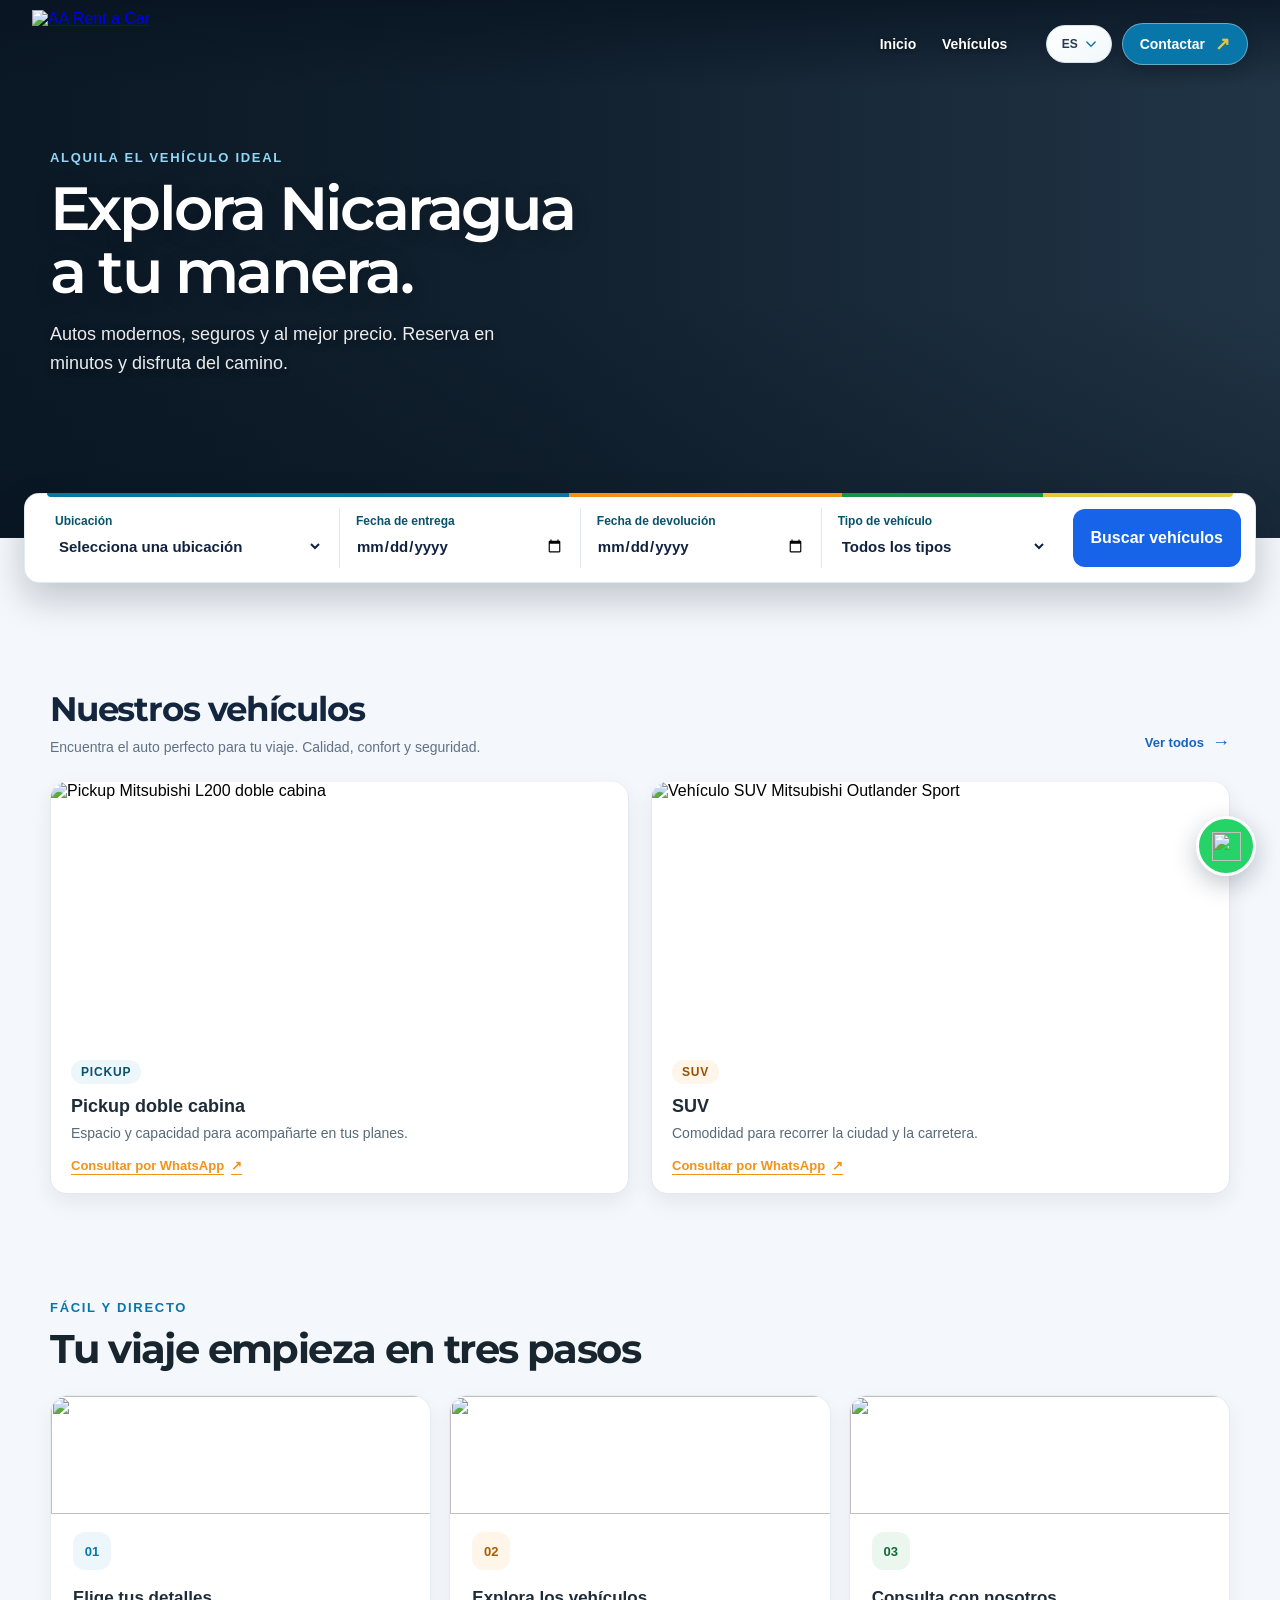
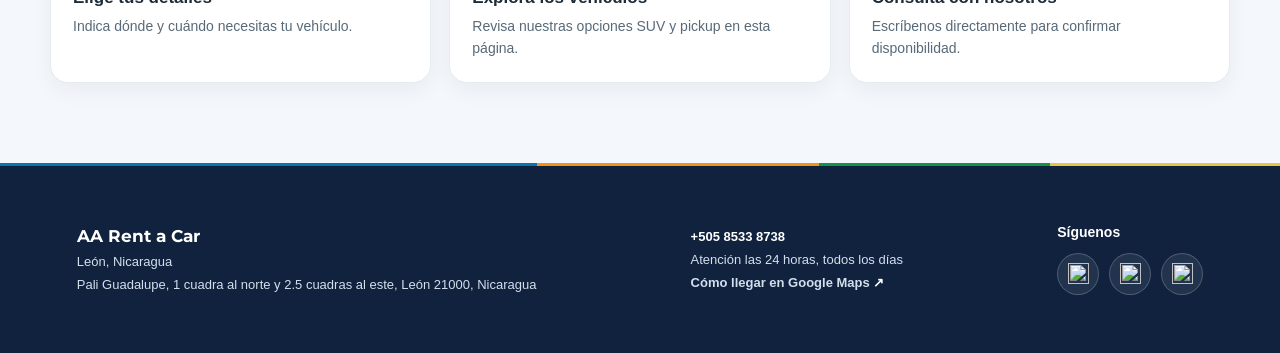
==== index.html @ 87ae94a8 "Add files via upload" ====
<!DOCTYPE html>
<html lang="es">
<head>
  <link rel="icon" type="image/x-icon" href="assets/favicon.ico">
    <meta charset="UTF-8">
    <meta name="viewport" content="width=device-width, initial-scale=1.0">
    <link rel="preconnect" href="https://fonts.googleapis.com">
    <link rel="preconnect" href="https://fonts.gstatic.com" crossorigin>
    <link href="https://fonts.googleapis.com/css2?family=Montserrat:wght@700;800&display=swap" rel="stylesheet">
    <link rel="stylesheet" href="style.css">
    <title>AA RENT A CAR</title>
</head>
<body>
  <header class="encabezado-principal">
    <a class="marca-principal" href="#inicio" aria-label="AA Rent a Car, inicio">
      <img src="assets/WhatsApp_Image_2026-10-07_at_2.36.18_PM-removebg-preview.png" alt="AA Rent a Car">
    </a>
    <nav class="navegacion-principal" aria-label="Navegación principal" data-i18n-aria-label="nav_label">
      <a href="#inicio" data-i18n="nav_home">Inicio</a>
      <a href="interfaces/vehiculos.html" data-i18n="nav_vehicles">Vehículos</a>
    </nav>
    <div class="acciones-encabezado">
      <div class="selector-idioma-contenedor">
        <span class="solo-lectores" id="etiqueta-idioma" data-i18n="language_label">Idioma</span>
        <select class="selector-idioma" aria-hidden="true" tabindex="-1" hidden>
          <option value="es">ES</option>
          <option value="en">EN</option>
          <option value="fr">FR</option>
        </select>
      </div>
      <a class="contacto-principal" href="https://wa.me/50585338738" target="_blank" rel="noopener noreferrer">
        <span data-i18n="contact">Contactar</span>
        <span aria-hidden="true">↗</span>
      </a>
    </div>
  </header>

  <main>
    <section class="inicio-alquiler" id="inicio" aria-labelledby="titulo-inicio">
      <div class="panel-inicio">
        <div class="introduccion-inicio">
          <p class="etiqueta-inicio" data-i18n="hero_eyebrow">ALQUILA EL VEHÍCULO IDEAL</p>
          <h1 id="titulo-inicio" data-i18n="home_heading">Encuentra el vehículo ideal para tu próximo viaje.</h1>
          <p class="subtitulo-inicio" data-i18n="home_subtitle">Autos modernos, seguros y al mejor precio. Reserva en minutos y disfruta del camino.</p>
        </div>

        <form class="filtros" action="#" method="get">
          <fieldset class="filtros-grupo">
            <legend data-i18n="find_vehicle">Encuentra tu vehículo</legend>
            <label>
              <span data-i18n="location">Ubicación</span>
              <select name="ubicacion">
                <option value="" data-i18n="select_location">Selecciona una ubicación</option>
                <option value="leon" data-i18n="leon">León</option>
                <option value="managua" data-i18n="managua">Managua</option>
                <option value="granada" data-i18n="granada">Granada</option>
              </select>
            </label>
            <label>
              <span data-i18n="pickup_date">Fecha de entrega</span>
              <input type="date" name="entrega">
            </label>
            <label>
              <span data-i18n="return_date">Fecha de devolución</span>
              <input type="date" name="devolucion">
            </label>
            <label>
              <span data-i18n="vehicle_type">Tipo de vehículo</span>
              <select name="tipo">
                <option value="" data-i18n="all_types">Todos los tipos</option>
                <option value="suv">SUV</option>
                <option value="pickup" data-i18n="pickup">Pickup</option>
                <option value="sedan" data-i18n="sedan">Sedán</option>
              </select>
            </label>
            <button type="submit" data-i18n="search_vehicles">Buscar vehículos</button>
          </fieldset>
        </form>

      </div>
    </section>

    <section class="vehiculos-inicio" id="vehiculos" aria-labelledby="titulo-vehiculos-inicio">
      <div class="encabezado-seccion">
        <div>
          <h2 id="titulo-vehiculos-inicio" data-i18n="featured_vehicles">Nuestros vehículos</h2>
          <p class="descripcion-seccion" data-i18n="featured_vehicles_description">Encuentra el auto perfecto para tu viaje. Calidad, confort y seguridad.</p>
        </div>
        <a class="enlace-ver-todos" href="interfaces/vehiculos.html"><span data-i18n="explore_all">Ver todos</span><span aria-hidden="true">→</span></a>
      </div>
      <div class="vehiculos-inicio-lista">
        <article class="vehiculo-inicio vehiculo-inicio-pickup">
          <img
            class="vehiculo-inicio-imagen"
            src="assets/ruleta/WhatsApp Image 2026-10-07 at 2.35.33 PM.jpeg"
            alt="Pickup Mitsubishi L200 doble cabina"
            data-i18n-alt="pickup_alt"
            loading="lazy"
          >
          <div class="vehiculo-inicio-detalles">
            <span class="vehiculo-inicio-tipo" data-i18n="pickup">Pickup</span>
            <h3 data-i18n="featured_pickup">Pickup doble cabina</h3>
            <p data-i18n="pickup_description">Espacio y capacidad para acompañarte en tus planes.</p>
            <a href="https://wa.me/50585338738?text=Hola%2C%20quisiera%20consultar%20por%20la%20pickup%20doble%20cabina." target="_blank" rel="noopener noreferrer">
              <span data-i18n="whatsapp_inquiry">Consultar por WhatsApp</span> <span aria-hidden="true">↗</span>
            </a>
          </div>
        </article>
        <article class="vehiculo-inicio vehiculo-inicio-suv">
          <img
            class="vehiculo-inicio-imagen"
            src="assets/ruleta/WhatsApp Image 2026-10-07 at 2.35.40 PM.jpeg"
            alt="Vehículo SUV Mitsubishi Outlander Sport"
            data-i18n-alt="suv_alt"
            loading="lazy"
          >
          <div class="vehiculo-inicio-detalles">
            <span class="vehiculo-inicio-tipo">SUV</span>
            <h3>SUV</h3>
            <p data-i18n="suv_description">Comodidad para recorrer la ciudad y la carretera.</p>
            <a href="https://wa.me/50585338738?text=Hola%2C%20quisiera%20consultar%20por%20la%20SUV." target="_blank" rel="noopener noreferrer">
              <span data-i18n="whatsapp_inquiry">Consultar por WhatsApp</span> <span aria-hidden="true">↗</span>
            </a>
          </div>
        </article>
      </div>
    </section>

    <section class="pasos-inicio" id="como-funciona" aria-labelledby="titulo-pasos">
      <div class="encabezado-seccion">
        <p class="etiqueta-inicio" data-i18n="easy_direct">FÁCIL Y DIRECTO</p>
        <h2 id="titulo-pasos" data-i18n="three_steps">Tu viaje empieza en tres pasos</h2>
      </div>
      <div class="pasos-grid">
        <article class="paso-inicio">
          <img src="assets/pasos-inicio/paso-01-detalles-actualizado.jpg" alt="" loading="lazy">
          <span class="paso-numero">01</span>
          <h3 data-i18n="step1_title">Elige tus detalles</h3>
          <p data-i18n="step1_description">Indica dónde y cuándo necesitas tu vehículo.</p>
        </article>
        <article class="paso-inicio">
          <img src="assets/pasos-inicio/paso-02-vehiculos-actualizado.jpg" alt="" loading="lazy">
          <span class="paso-numero">02</span>
          <h3 data-i18n="step2_title">Explora los vehículos</h3>
          <p data-i18n="step2_description">Revisa nuestras opciones SUV y pickup en esta página.</p>
        </article>
        <article class="paso-inicio">
          <img src="assets/pasos-inicio/paso-03-contacto.jpg" alt="" loading="lazy">
          <span class="paso-numero">03</span>
          <h3 data-i18n="step3_title">Consulta con nosotros</h3>
          <p data-i18n="step3_description">Escríbenos directamente para confirmar disponibilidad.</p>
        </article>
      </div>
    </section>
  </main>

  <footer class="pie-inicio" id="nosotros">
    <div class="pie-marca">
      <strong>AA Rent a Car</strong>
      <span data-i18n="leon_nicaragua">León, Nicaragua</span>
      <span data-i18n="address">Pali Guadalupe, 1 cuadra al norte y 2.5 cuadras al este, León 21000, Nicaragua</span>
    </div>
    <div class="pie-contacto" id="contacto">
      <a href="tel:+50585338738">+505 8533 8738</a>
      <span data-i18n="open_24_7">Atención las 24 horas, todos los días</span>
      <a href="https://maps.app.goo.gl/5DpGx9fq8b9H1tyN8" target="_blank" rel="noopener noreferrer"><span data-i18n="google_maps">Cómo llegar en Google Maps</span> ↗</a>
    </div>
    <div class="pie-redes">
      <h2 data-i18n="follow_us">Síguenos</h2>
      <div class="iconos-redes" aria-label="Redes sociales de AA Rent a Car" data-i18n-aria-label="social_networks">
        <a href="https://www.instagram.com/rent_a_car_aa_2026/" target="_blank" rel="noopener noreferrer" aria-label="Instagram de AA Rent a Car">
          <img src="https://cdn.simpleicons.org/instagram/E4405F" alt="" width="24" height="24">
        </a>
        <a href="https://www.tiktok.com/@aarentacar6" target="_blank" rel="noopener noreferrer" aria-label="TikTok de AA Rent a Car">
          <img src="https://cdn.simpleicons.org/tiktok/FFFFFF" alt="" width="24" height="24">
        </a>
        <a href="https://www.facebook.com/profile.php?id=61594082246261" target="_blank" rel="noopener noreferrer" aria-label="Facebook de AA Rent a Car">
          <img src="https://cdn.simpleicons.org/facebook/0866FF" alt="" width="24" height="24">
        </a>
      </div>
    </div>
  </footer>
  <a
    class="whatsapp-flotante"
    href="https://wa.me/50585338738"
    target="_blank"
    rel="noopener noreferrer"
    aria-label="Contáctanos por WhatsApp"
    data-i18n-aria-label="whatsapp_label"
  >
    <span class="whatsapp-globo" data-i18n="contact">Contáctanos</span>
    <img src="https://cdn.simpleicons.org/whatsapp/FFFFFF" alt="" width="28" height="28">
  </a>
  <script src="i18n.js" defer></script>
</body>
</html>
---- style.css ----
* {
  box-sizing: border-box;
}

:root {
  --marca-azul: #0876a8;
  --marca-azul-oscuro: #07536d;
  --marca-naranja: #f39218;
  --marca-verde: #159447;
  --marca-amarillo: #e6c63a;
  --tinte-azul: #edf7fb;
  --tinte-naranja: #fff5e8;
}

body {
  margin: 0;
  font-family: Arial, sans-serif;
  background: #f4f7fb;
}

.carrohead1 {
  position: relative;
  isolation: isolate;
  width: 100%;
  height: clamp(260px, 45vw, 520px);
  margin-bottom: 90px;
  background: var(--marca-azul-oscuro);
}

.carrohead1::after {
  position: absolute;
  z-index: 1;
  right: 0;
  bottom: 0;
  left: 0;
  height: 5px;
  background: linear-gradient(
    90deg,
    var(--marca-azul) 0 42%,
    var(--marca-naranja) 42% 64%,
    var(--marca-verde) 64% 82%,
    var(--marca-amarillo) 82%
  );
  content: "";
  pointer-events: none;
}

.logo {
  position: absolute;
  z-index: 2;
  top: 10px;
  left: 16px;
  width: clamp(85px, 14vw, 180px);
  height: auto;
}

.navegacion {
  position: absolute;
  z-index: 4;
  top: 28px;
  left: 50%;
  display: flex;
  height: 32px;
  align-items: center;
  flex-wrap: nowrap;
  gap: clamp(12px, 2.5vw, 32px);
  transform: translateX(-50%);
}

.navegacion a {
  color: #fff;
  font-size: clamp(11px, 1.2vw, 14px);
  font-weight: 700;
  text-decoration: none;
  text-shadow: 0 1px 5px rgb(0 0 0 / 75%);
  transition: color 160ms ease;
}

.navegacion a:hover,
.navegacion a:focus-visible {
  color: var(--marca-amarillo);
}

.acceso-cuenta {
  position: absolute;
  z-index: 5;
  top: 16px;
  right: 20px;
  display: inline-flex;
  min-height: 38px;
  align-items: center;
  gap: 8px;
  color: #fff;
  font-size: 13px;
  font-weight: 700;
  text-decoration: none;
}

.icono-cuenta {
  display: grid;
  width: 34px;
  height: 34px;
  place-items: center;
  border-radius: 50%;
  background: var(--marca-azul-oscuro);
}

.icono-cuenta svg {
  width: 21px;
  height: 21px;
  fill: none;
  stroke: currentColor;
  stroke-linecap: round;
  stroke-linejoin: round;
  stroke-width: 1.8;
}

.acceso-cuenta > span:last-child {
  padding: 10px 14px;
  border-radius: 999px;
  background: var(--marca-azul);
  box-shadow: 0 2px 8px rgb(0 0 0 / 18%);
}

.acceso-cuenta:hover > span:last-child,
.acceso-cuenta:focus-visible > span:last-child {
  background: var(--marca-azul-oscuro);
}

.filtros {
  position: absolute;
  z-index: 3;
  bottom: 0;
  left: 50%;
  width: min(1180px, calc(100% - 48px));
  padding: 8px;
  transform: translate(-50%, 50%);
  border: 1px solid rgb(226 232 240 / 85%);
  border-radius: 14px;
  background: #fff;
  box-shadow: 0 8px 24px rgb(16 34 62 / 16%);
  transition: box-shadow 220ms ease, transform 220ms ease;
}

.filtros:hover {
  box-shadow: 0 14px 30px rgb(16 34 62 / 22%);
}

.filtros-grupo {
  position: relative;
  display: grid;
  min-width: 0;
  margin: 0;
  padding: 0;
  grid-template-columns: minmax(170px, 1.3fr) repeat(3, minmax(125px, 1fr)) auto;
  align-items: center;
  gap: 0;
  border: 0;
}

.filtros-grupo::before {
  position: absolute;
  top: -8px;
  right: 12px;
  left: 12px;
  height: 4px;
  border-radius: 0 0 4px 4px;
  background: linear-gradient(
    90deg,
    var(--marca-azul) 0 44%,
    var(--marca-naranja) 44% 67%,
    var(--marca-verde) 67% 84%,
    var(--marca-amarillo) 84%
  );
  content: "";
}

.filtros-grupo legend {
  position: absolute;
  overflow: hidden;
  width: 1px;
  height: 1px;
  clip: rect(0, 0, 0, 0);
  white-space: nowrap;
  clip-path: inset(50%);
}

.filtros label {
  display: grid;
  min-width: 0;
  min-height: 54px;
  align-content: center;
  gap: 3px;
  padding: 5px 14px;
  border-right: 1px solid #e2e8f0;
  color: #526174;
  font-size: 11px;
  font-weight: 800;
  position: relative;
  z-index: 0;
  transition: background-color 180ms ease, color 180ms ease, transform 180ms ease;
}

.filtros label:hover,
.filtros label:focus-within {
  z-index: 1;
  transform: translateY(-2px);
  background-color: var(--tinte-azul);
  color: var(--marca-azul-oscuro);
}

.filtros label span {
  color: var(--marca-azul-oscuro);
}

.filtros select,
.filtros input {
  width: 100%;
  min-width: 0;
  height: 27px;
  padding: 0;
  border: 0;
  border-radius: 3px;
  outline: 0;
  background: transparent;
  color: #10223e;
  font: inherit;
  font-size: 14px;
  transition: color 180ms ease;
}

.filtros select:focus-visible,
.filtros input:focus-visible {
  outline: 2px solid rgb(8 118 168 / 45%);
  outline-offset: 2px;
}

.filtros button {
  min-width: 116px;
  min-height: 54px;
  margin-left: 10px;
  padding: 0 18px;
  border: 0;
  border-radius: 9px;
  background: var(--marca-naranja);
  color: #fff;
  font: inherit;
  font-weight: 700;
  cursor: pointer;
  transition: background 160ms ease, transform 160ms ease;
}

.filtros button:hover,
.filtros button:focus-visible {
  background: #d77800;
  box-shadow: 0 5px 12px rgb(211 120 0 / 28%);
  transform: translateY(-2px);
}

.filtros button:active {
  transform: translateY(1px);
}

@media (prefers-reduced-motion: reduce) {
  .filtros,
  .filtros label,
  .filtros select,
  .filtros input,
  .filtros button {
    transition-duration: 0.01ms;
  }
}

.redes-sociales {
  position: relative;
  overflow: hidden;
  padding: clamp(48px, 8vw, 88px) 20px;
  text-align: center;
}

.redes-contenido {
  width: min(100%, 1040px);
  margin: 0 auto;
}

.redes-etiqueta {
  margin: 0 0 10px;
  color: #1257d8;
  font-size: 12px;
  font-weight: 600;
  letter-spacing: 0.14em;
}

.redes-sociales h2 {
  margin: 0;
  color: #10223e;
  font-family: "Montserrat", Arial, sans-serif;
  font-size: clamp(1.8rem, 4vw, 2.8rem);
  font-weight: 800;
  letter-spacing: -0.04em;
}

.redes-descripcion {
  max-width: 540px;
  margin: 14px auto 32px;
  color: #526174;
  font-size: 16px;
  line-height: 1.6;
}

.redes-tarjetas {
  display: grid;
  grid-template-columns: repeat(2, minmax(0, 1fr));
  align-items: start;
  gap: 14px;
  text-align: left;
}

.red-social-item {
  position: relative;
  min-width: 0;
}

.red-social {
  display: flex;
  min-width: 0;
  min-height: 90px;
  align-items: center;
  gap: 15px;
  padding: 16px 18px;
  border: 1px solid #e2e8f0;
  border-radius: 14px;
  background: #fff;
  box-shadow: 0 8px 22px rgb(16 34 62 / 6%);
  color: #10223e;
  text-decoration: none;
  transition: border-color 160ms ease, box-shadow 160ms ease, transform 160ms ease;
}

.red-social:hover,
.red-social:focus-visible {
  transform: translateY(-3px);
  border-color: #1257d8;
  box-shadow: 0 12px 26px rgb(16 34 62 / 12%);
}

.red-social:focus-visible {
  outline: 3px solid rgb(18 87 216 / 30%);
  outline-offset: 3px;
}

.red-social-icono {
  display: grid;
  width: 48px;
  height: 48px;
  flex: 0 0 48px;
  place-items: center;
  border-radius: 13px;
  background: #edf3ff;
  color: #1257d8;
}

.red-social-icono svg {
  width: 24px;
  height: 24px;
  fill: none;
  stroke: currentColor;
  stroke-linecap: round;
  stroke-linejoin: round;
  stroke-width: 1.8;
}

.red-social-icono .icono-punto {
  fill: currentColor;
  stroke: none;
}

.red-social-tiktok .red-social-icono {
  background: #10223e;
  color: #fff;
}

.red-social-facebook .red-social-icono {
  background: #1257d8;
  color: #fff;
}

.red-social-telefono .red-social-icono {
  background: #fff2df;
  color: #d77800;
}

.red-social-texto {
  display: grid;
  min-width: 0;
  gap: 5px;
}

.red-social-texto strong {
  font-size: 15px;
}

.red-social-texto span {
  overflow: hidden;
  color: #526174;
  font-size: 13px;
  text-overflow: ellipsis;
  white-space: nowrap;
}

.red-social-flecha {
  margin-left: auto;
  color: #f39218;
  font-size: 22px;
  font-weight: 700;
}

.boton-qr {
  position: absolute;
  z-index: 1;
  top: -13px;
  right: 14px;
  display: inline-flex;
  min-height: 30px;
  align-items: center;
  gap: 5px;
  padding: 4px 9px;
  border: 1px solid #d7e3f7;
  border-radius: 999px;
  background: #fff;
  box-shadow: 0 3px 10px rgb(16 34 62 / 12%);
  color: #1257d8;
  font: inherit;
  font-size: 11px;
  font-weight: 800;
  cursor: pointer;
  transition: background 160ms ease, color 160ms ease, transform 160ms ease;
}

.boton-qr:hover {
  transform: translateY(-2px);
  background: #1257d8;
  color: #fff;
}

.boton-qr:focus-visible {
  outline: 3px solid rgb(18 87 216 / 30%);
  outline-offset: 3px;
}

.boton-qr svg {
  width: 17px;
  height: 17px;
  fill: currentColor;
}

.qr-panel {
  margin-top: 9px;
  padding: 18px;
  border: 1px solid #e2e8f0;
  border-radius: 14px;
  background: #fff;
  box-shadow: 0 8px 22px rgb(16 34 62 / 6%);
  color: #526174;
  text-align: center;
}

.qr-panel[hidden] {
  display: none;
}

.qr-panel:not([hidden]) {
  display: grid;
  justify-items: center;
  gap: 10px;
  animation: qr-aparecer 320ms ease-out both;
}

.qr-panel img {
  display: block;
  width: min(100%, 190px);
  height: auto;
  aspect-ratio: 1;
  border: 8px solid #fff;
}

.qr-panel span {
  font-size: 13px;
  font-weight: 600;
}

@keyframes qr-aparecer {
  from {
    opacity: 0;
    transform: translateY(-8px) scale(0.97);
  }

  to {
    opacity: 1;
    transform: translateY(0) scale(1);
  }
}

.redes-direccion {
  margin: 24px 0 0;
  color: #526174;
  font-size: 13px;
}

@media (max-width: 760px) {
  .carrohead1 {
    height: clamp(320px, 56vw, 420px);
    margin-bottom: 180px;
  }

  .navegacion {
    top: 76px;
    width: calc(100% - 24px);
    justify-content: center;
    flex-wrap: wrap;
    gap: clamp(8px, 3vw, 20px);
  }

  .acceso-cuenta {
    top: 12px;
    right: 12px;
  }

  .filtros-grupo {
    grid-template-columns: repeat(2, minmax(0, 1fr));
    gap: 0;
  }

  .filtros label {
    min-height: 58px;
    border-bottom: 1px solid #e2e8f0;
  }

  .filtros label:nth-of-type(odd) {
    border-right: 1px solid #e2e8f0;
  }

  .filtros label:nth-of-type(even) {
    border-right: 0;
  }

  .filtros-grupo button {
    grid-column: 1 / -1;
    margin: 8px 0 0;
  }

  .redes-tarjetas {
    gap: 10px;
  }
}

@media (max-width: 440px) {
  .carrohead1 {
    height: clamp(280px, 82vw, 360px);
    margin-bottom: clamp(360px, 100vw, 420px);
  }

  .logo {
    width: clamp(68px, 18vw, 82px);
  }

  .navegacion {
    top: 68px;
    width: calc(100% - 24px);
    justify-content: space-between;
    gap: 4px;
  }

  .navegacion a {
    font-size: 10px;
  }

  .acceso-cuenta {
    min-height: 32px;
    font-size: 11px;
  }

  .icono-cuenta {
    width: 30px;
    height: 30px;
  }

  .acceso-cuenta > span:last-child {
    padding: 8px 10px;
  }

  .filtros-grupo {
    grid-template-columns: 1fr;
  }

  .filtros label,
  .filtros label:nth-of-type(odd),
  .filtros label:nth-of-type(even) {
    min-height: 52px;
    border-right: 0;
  }

  .filtros {
    width: calc(100% - 28px);
    padding: 7px;
    transform: translate(-50%, 68%);
  }

  .filtros-grupo button {
    min-height: 46px;
    grid-column: 1 / -1;
    margin-top: 7px;
  }

  .redes-sociales {
    padding-right: 16px;
    padding-left: 16px;
  }

  .redes-descripcion {
    font-size: 14px;
  }

  .redes-tarjetas {
    grid-template-columns: 1fr;
  }
}
.encabezado-principal {
  position: sticky;
  z-index: 10;
  top: 0;
  display: grid;
  min-height: 70px;
  grid-template-columns: 1fr auto auto;
  align-items: center;
  gap: 24px;
  padding: 4px clamp(20px, 5vw, 72px);
  border-bottom: 1px solid #e6edf1;
  background: rgb(255 255 255 / 96%);
  box-shadow: 0 3px 16px rgb(16 34 62 / 6%);
  backdrop-filter: blur(12px);
}

.acciones-encabezado {
  display: flex;
  align-items: center;
  justify-self: end;
  gap: 10px;
}

.selector-idioma-contenedor {
  position: relative;
  display: inline-flex;
  align-items: center;
}

.solo-lectores {
  position: absolute;
  overflow: hidden;
  width: 1px;
  height: 1px;
  padding: 0;
  border: 0;
  clip: rect(0, 0, 0, 0);
  clip-path: inset(50%);
  white-space: nowrap;
}

.selector-idioma[hidden] {
  display: none;
}

.selector-idioma-boton {
  display: inline-flex;
  width: 66px;
  min-height: 38px;
  align-items: center;
  justify-content: center;
  gap: 8px;
  padding: 0 10px;
  border: 1px solid #d7e1e8;
  border-radius: 999px;
  background: linear-gradient(145deg, #fff, #f1f8fb);
  box-shadow: 0 3px 10px rgb(16 34 62 / 6%);
  color: #293b4d;
  cursor: pointer;
  font-family: inherit;
  font-size: 12px;
  font-weight: 800;
  transition: background 160ms ease, border-color 160ms ease, box-shadow 160ms ease, transform 160ms ease;
}

.selector-idioma-boton svg {
  width: 10px;
  height: 7px;
  fill: none;
  stroke: var(--marca-azul);
  stroke-linecap: round;
  stroke-linejoin: round;
  stroke-width: 1.6;
  transition: transform 160ms ease;
}

.selector-idioma-boton:hover,
.selector-idioma-boton:focus-visible,
.selector-idioma-contenedor.is-abierto .selector-idioma-boton {
  border-color: #a8ccdc;
  background: #eaf5fa;
  box-shadow: 0 5px 14px rgb(8 118 168 / 13%);
}

.selector-idioma-boton:hover {
  transform: translateY(-1px);
}

.selector-idioma-contenedor.is-abierto .selector-idioma-boton svg {
  transform: rotate(180deg);
}

.selector-idioma-boton:focus-visible {
  outline: 3px solid rgb(8 118 168 / 20%);
  outline-offset: 2px;
}

.selector-idioma-menu {
  position: absolute;
  z-index: 30;
  top: calc(100% + 9px);
  right: 0;
  width: 190px;
  padding: 7px;
  border: 1px solid #e1ebf0;
  border-radius: 16px;
  background: #fff;
  box-shadow: 0 14px 35px rgb(16 34 62 / 18%);
  transform-origin: top right;
  animation: abrir-menu-idioma 160ms ease-out both;
}

.selector-idioma-menu[hidden] {
  display: none;
}

.selector-idioma-opcion {
  display: grid;
  width: 100%;
  min-height: 44px;
  grid-template-columns: 36px minmax(0, 1fr) 16px;
  align-items: center;
  gap: 10px;
  padding: 5px 9px;
  border: 0;
  border-radius: 11px;
  background: transparent;
  color: #293b4d;
  cursor: pointer;
  font: inherit;
  text-align: left;
  transition: background 140ms ease, color 140ms ease;
}

.selector-idioma-opcion:hover,
.selector-idioma-opcion:focus-visible,
.selector-idioma-opcion.is-seleccionado {
  background: #edf7fb;
  color: var(--marca-azul-oscuro);
}

.selector-idioma-opcion:focus-visible {
  outline: 2px solid var(--marca-azul);
  outline-offset: -2px;
}

.selector-idioma-opcion-codigo {
  display: grid;
  width: 34px;
  height: 28px;
  place-items: center;
  border-radius: 9px;
  background: #f2f6f8;
  color: #587082;
  font-size: 10px;
  font-weight: 800;
  letter-spacing: 0.04em;
}

.selector-idioma-opcion.is-seleccionado .selector-idioma-opcion-codigo {
  background: #d8edf6;
  color: var(--marca-azul-oscuro);
}

.selector-idioma-opcion-nombre {
  font-size: 13px;
  font-weight: 700;
}

.selector-idioma-opcion svg {
  width: 15px;
  height: 15px;
  fill: none;
  stroke: var(--marca-verde);
  stroke-linecap: round;
  stroke-linejoin: round;
  stroke-width: 2;
  opacity: 0;
}

.selector-idioma-opcion.is-seleccionado svg {
  opacity: 1;
}

@keyframes abrir-menu-idioma {
  from {
    opacity: 0;
    transform: translateY(-5px) scale(0.97);
  }

  to {
    opacity: 1;
    transform: translateY(0) scale(1);
  }
}

.encabezado-principal::after {
  position: absolute;
  right: 0;
  bottom: 0;
  left: 0;
  height: 3px;
  background: linear-gradient(
    90deg,
    var(--marca-azul) 0 42%,
    var(--marca-naranja) 42% 64%,
    var(--marca-verde) 64% 82%,
    var(--marca-amarillo) 82%
  );
  content: "";
}

.marca-principal {
  display: inline-flex;
  width: fit-content;
  align-items: center;
}

.marca-principal img {
  display: block;
  width: 190px;
  height: 76px;
  object-fit: contain;
}

.navegacion-principal {
  position: static;
  display: flex;
  height: auto;
  align-items: center;
  justify-content: center;
  gap: clamp(24px, 3vw, 42px);
  transform: none;
}

.navegacion-principal > a {
  color: #293b4d;
  font-size: 14px;
  font-weight: 700;
  text-decoration: none;
  text-shadow: none;
  transition: color 160ms ease;
}

.navegacion-principal > a:hover,
.navegacion-principal > a:focus-visible {
  color: var(--marca-azul);
}

.contacto-principal {
  display: inline-flex;
  min-height: 42px;
  align-items: center;
  justify-self: end;
  gap: 10px;
  padding: 0 17px;
  border-radius: 999px;
  background: var(--marca-azul);
  box-shadow: 0 5px 12px rgb(8 118 168 / 15%);
  color: #fff;
  font-size: 14px;
  font-weight: 700;
  text-decoration: none;
  transition: background 160ms ease, transform 160ms ease;
}

.contacto-principal span {
  color: var(--marca-amarillo);
  font-size: 18px;
}

.contacto-principal span[data-i18n="contact"] {
  color: #fff;
  font-size: inherit;
}

.contacto-principal:hover,
.contacto-principal:focus-visible {
  transform: translateY(-2px);
  background: var(--marca-azul-oscuro);
}

.inicio-alquiler {
  padding: clamp(16px, 3vw, 36px);
  background: #fff;
}

.panel-inicio {
  position: relative;
  width: min(1380px, 100%);
  margin: 0 auto;
  padding: clamp(30px, 5vw, 64px);
  overflow: visible;
  border-radius: clamp(18px, 2.5vw, 30px);
  background: #edf2f4;
}

.introduccion-inicio {
  max-width: 1000px;
}

.etiqueta-inicio {
  margin: 0 0 15px;
  color: var(--marca-azul-oscuro);
  font-size: 12px;
  font-weight: 800;
  letter-spacing: 0.14em;
}

.etiqueta-inicio span {
  color: var(--marca-naranja);
}

.introduccion-inicio h1 {
  max-width: 1050px;
  margin: 0;
  color: #18252e;
  font-family: "Montserrat", Arial, sans-serif;
  font-size: clamp(2.3rem, 6vw, 5.2rem);
  font-weight: 600;
  letter-spacing: -0.055em;
  line-height: 1.04;
  text-wrap: balance;
}

.introduccion-inicio h1::after {
  display: inline-block;
  width: 0.14em;
  height: 0.14em;
  margin-left: 0.04em;
  border-radius: 50%;
  background: var(--marca-naranja);
  content: "";
}

.presentacion-widget {
  width: min(720px, 100%);
  min-height: 42px;
  margin-top: 12px;
}

#JFWebsiteWidget-01a135fc17a070008fafbdfd9e91c1076c72 .jf-dynamic-text-widget,
#JFWebsiteWidget-01a135fc17a070008fafbdfd9e91c1076c72 .jf-dynamic-text-widget-surface {
  width: 100% !important;
  max-width: 100% !important;
  text-align: left !important;
}

#JFWebsiteWidget-01a135fc17a070008fafbdfd9e91c1076c72 .jf-dynamic-text-widget {
  justify-content: flex-start !important;
}

#JFWebsiteWidget-01a135fc17a070008fafbdfd9e91c1076c72 .jf-dynamic-text-widget__line {
  width: 100% !important;
  flex-direction: row !important;
  align-items: center !important;
  justify-content: flex-start !important;
  gap: 0.35em;
  font-size: clamp(1.15rem, 2.1vw, 1.65rem) !important;
  line-height: 1.35 !important;
  text-align: left !important;
}

#JFWebsiteWidget-01a135fc17a070008fafbdfd9e91c1076c72 .jf-dynamic-text-widget-prefix,
#JFWebsiteWidget-01a135fc17a070008fafbdfd9e91c1076c72 .jf-dynamic-text-widget__phrase {
  width: auto !important;
  max-width: 100% !important;
  justify-content: flex-start !important;
  color: var(--marca-azul-oscuro) !important;
  font-size: inherit !important;
  line-height: inherit !important;
  text-align: left !important;
}

#JFWebsiteWidget-01a135fc17a070008fafbdfd9e91c1076c72 .jf-dynamic-text-widget-prefix {
  color: var(--marca-azul) !important;
  font-weight: 800 !important;
  animation: frase-prefijo-aparecer 650ms cubic-bezier(0.2, 0.7, 0.2, 1) both;
}

#JFWebsiteWidget-01a135fc17a070008fafbdfd9e91c1076c72 .jf-dynamic-text-widget__phrase {
  color: var(--marca-azul-oscuro) !important;
}

@keyframes frase-prefijo-aparecer {
  from {
    opacity: 0;
    transform: translateY(8px);
  }

  to {
    opacity: 1;
    transform: translateY(0);
  }
}

.categorias-inicio {
  display: flex;
  flex-wrap: wrap;
  gap: 12px;
  margin: clamp(24px, 4vw, 42px) 0 18px;
}

.categoria-inicio {
  display: inline-flex;
  min-height: 64px;
  min-width: 148px;
  align-items: center;
  gap: 12px;
  padding: 12px 17px;
  border: 1px solid rgb(16 34 62 / 7%);
  border-radius: 16px;
  background: #fff;
  box-shadow: 0 5px 14px rgb(16 34 62 / 7%);
  color: #263750;
  font-size: 14px;
  font-weight: 700;
  text-decoration: none;
  transition: transform 170ms ease, box-shadow 170ms ease, border-color 170ms ease;
}

a.categoria-inicio:hover,
a.categoria-inicio:focus-visible {
  transform: translateY(-3px);
  border-color: rgb(8 118 168 / 32%);
  box-shadow: 0 10px 20px rgb(16 34 62 / 11%);
}

.categoria-icono {
  display: grid;
  width: 42px;
  height: 42px;
  flex: 0 0 42px;
  place-items: center;
  border-radius: 12px;
  background: var(--tinte-azul);
  color: var(--marca-azul);
  font-size: 15px;
  font-weight: 800;
}

.categoria-suv .categoria-icono {
  background: var(--tinte-naranja);
  color: #a85d00;
}

.categoria-contacto .categoria-icono {
  background: #eaf6ee;
  color: #116c37;
}

.filtros {
  position: relative;
  bottom: auto;
  left: auto;
  width: 100%;
  margin: 0;
  padding: 10px;
  transform: none;
  border: 1px solid rgb(16 34 62 / 7%);
  border-radius: 18px;
  background: #fff;
  box-shadow: 0 12px 32px rgb(16 34 62 / 12%);
}

.filtros:hover {
  transform: translateY(-2px);
  box-shadow: 0 16px 36px rgb(16 34 62 / 16%);
}

.filtros-grupo {
  grid-template-columns: minmax(170px, 1.3fr) repeat(3, minmax(135px, 1fr)) auto;
  gap: 0;
  padding: 4px;
}

.filtros-grupo::before {
  top: -11px;
  right: 12px;
  left: 12px;
}

.filtros label {
  min-height: 60px;
  padding-inline: 16px;
}

.filtros label:last-of-type {
  border-right: 0;
}

.filtros label span {
  font-size: 12px;
}

.filtros select,
.filtros input {
  height: 30px;
  font-size: 15px;
}

.filtros button {
  min-width: 150px;
  min-height: 58px;
  margin-left: 10px;
  border-radius: 12px;
  background: var(--marca-naranja);
}

.pasos-inicio {
  width: min(1180px, calc(100% - 48px));
  margin: 0 auto;
  padding: clamp(52px, 8vw, 90px) 0;
}

.encabezado-seccion {
  margin-bottom: 26px;
}

.encabezado-seccion .etiqueta-inicio {
  margin-bottom: 9px;
  color: var(--marca-azul);
}

.encabezado-seccion h2 {
  margin: 0;
  color: #18252e;
  font-family: "Montserrat", Arial, sans-serif;
  font-size: clamp(1.7rem, 3.4vw, 2.5rem);
  letter-spacing: -0.04em;
}

.pasos-grid {
  display: grid;
  grid-template-columns: repeat(3, minmax(0, 1fr));
  gap: 18px;
}

.paso-inicio {
  min-height: 180px;
  padding: 22px;
  border: 1px solid #e5ebef;
  border-radius: 18px;
  background: #fff;
  box-shadow: 0 8px 22px rgb(16 34 62 / 5%);
}

.paso-inicio > img {
  display: block;
  width: calc(100% + 44px);
  height: 118px;
  margin: -22px -22px 18px;
  border-radius: 17px 17px 0 0;
  object-fit: cover;
  object-position: center;
}

.paso-numero {
  display: grid;
  width: 38px;
  height: 38px;
  margin-bottom: 18px;
  place-items: center;
  border-radius: 12px;
  background: var(--tinte-azul);
  color: var(--marca-azul);
  font-size: 13px;
  font-weight: 800;
}

.paso-inicio:nth-child(2) .paso-numero {
  background: var(--tinte-naranja);
  color: #a85d00;
}

.paso-inicio:nth-child(3) .paso-numero {
  background: #eaf6ee;
  color: #116c37;
}

.paso-inicio h3 {
  margin: 0 0 8px;
  color: #1d2c38;
  font-size: 17px;
}

.paso-inicio p {
  margin: 0;
  color: #586978;
  font-size: 14px;
  line-height: 1.55;
}

.enlace-flota {
  display: inline-flex;
  align-items: center;
  gap: 10px;
  margin-top: 22px;
  color: var(--marca-azul-oscuro);
  font-weight: 800;
  text-decoration-color: var(--marca-naranja);
  text-underline-offset: 5px;
}

.enlace-flota span {
  color: var(--marca-naranja);
  font-size: 21px;
  transition: transform 160ms ease;
}

.enlace-flota:hover span {
  transform: translateX(4px);
}

.vehiculos-inicio {
  width: min(1180px, calc(100% - 48px));
  margin: 0 auto;
  padding: 12px 0 clamp(52px, 8vw, 90px);
  scroll-margin-top: 30px;
}

.vehiculos-inicio .encabezado-seccion {
  margin-bottom: 22px;
}

.vehiculos-inicio-lista {
  display: grid;
  grid-template-columns: repeat(2, minmax(0, 1fr));
  gap: 20px;
}

.catalogo-completo {
  display: inline-flex;
  min-height: 44px;
  align-items: center;
  gap: 9px;
  margin-top: 22px;
  padding: 0 18px;
  border-radius: 999px;
  background: var(--marca-azul);
  color: #fff;
  font-size: 14px;
  font-weight: 800;
  text-decoration: none;
  transition: background 160ms ease, transform 160ms ease;
}

.catalogo-completo:hover,
.catalogo-completo:focus-visible {
  transform: translateY(-2px);
  background: var(--marca-azul-oscuro);
}

.vehiculo-inicio {
  display: grid;
  min-width: 0;
  grid-template-columns: minmax(180px, 0.9fr) minmax(0, 1fr);
  overflow: hidden;
  border: 1px solid #e1e9ef;
  border-top: 4px solid var(--marca-azul);
  border-radius: 18px;
  background: #fff;
  box-shadow: 0 8px 22px rgb(16 34 62 / 7%);
  transition: transform 180ms ease, box-shadow 180ms ease;
}

.vehiculo-inicio-suv {
  border-top-color: var(--marca-naranja);
}

.vehiculo-inicio:hover {
  transform: translateY(-3px);
  box-shadow: 0 14px 28px rgb(16 34 62 / 12%);
}

.vehiculo-inicio-imagen {
  display: block;
  width: 100%;
  height: 100%;
  min-height: 250px;
  object-fit: cover;
}

.vehiculo-inicio-detalles {
  display: flex;
  min-width: 0;
  flex-direction: column;
  align-items: flex-start;
  padding: 22px;
}

.vehiculo-inicio-tipo {
  padding: 5px 10px;
  border-radius: 999px;
  background: var(--tinte-azul);
  color: var(--marca-azul-oscuro);
  font-size: 12px;
  font-weight: 800;
  letter-spacing: 0.07em;
  text-transform: uppercase;
}

.vehiculo-inicio-suv .vehiculo-inicio-tipo {
  background: var(--tinte-naranja);
  color: #985000;
}

.vehiculo-inicio-detalles h3 {
  margin: 15px 0 8px;
  color: #1d2c38;
  font-size: 21px;
}

.vehiculo-inicio-detalles p {
  margin: 0 0 20px;
  color: #586978;
  font-size: 14px;
  line-height: 1.55;
}

.vehiculo-inicio-detalles a {
  display: inline-flex;
  align-items: center;
  gap: 7px;
  margin-top: auto;
  color: var(--marca-azul-oscuro);
  font-size: 13px;
  font-weight: 800;
  text-decoration-color: var(--marca-naranja);
  text-underline-offset: 4px;
}

.vehiculo-inicio-detalles a span {
  color: var(--marca-naranja);
  transition: transform 160ms ease;
}

.vehiculo-inicio-detalles a:hover span {
  transform: translate(2px, -2px);
}

.pie-inicio {
  display: flex;
  min-height: 190px;
  align-items: center;
  justify-content: space-between;
  gap: 32px;
  padding: 34px clamp(24px, 6vw, 80px);
  border-top: 3px solid transparent;
  border-image: linear-gradient(
    90deg,
    var(--marca-azul) 0 42%,
    var(--marca-naranja) 42% 64%,
    var(--marca-verde) 64% 82%,
    var(--marca-amarillo) 82%
  ) 1;
  background: #10223e;
  color: #fff;
  font-size: 13px;
}

.pie-marca,
.pie-contacto {
  display: grid;
  gap: 8px;
}

.pie-marca strong {
  font-family: "Montserrat", Arial, sans-serif;
  font-size: 17px;
}

.pie-marca span,
.pie-contacto span {
  color: #d3dfeb;
}

.pie-inicio a {
  color: #fff;
  font-weight: 700;
  text-decoration: none;
}

.pie-inicio a:hover {
  color: var(--marca-amarillo);
}

.pie-redes {
  display: grid;
  gap: 13px;
}

.pie-redes h2 {
  margin: 0;
  font-size: 14px;
}

.iconos-redes {
  display: flex;
  align-items: center;
  gap: 10px;
}

.iconos-redes a {
  display: grid;
  width: 42px;
  height: 42px;
  place-items: center;
  border: 1px solid rgb(255 255 255 / 20%);
  border-radius: 50%;
  background: rgb(255 255 255 / 8%);
  transition: background 160ms ease, transform 160ms ease, border-color 160ms ease;
}

.iconos-redes img {
  display: block;
  width: 21px;
  height: 21px;
}

.iconos-redes a:hover,
.iconos-redes a:focus-visible {
  transform: translateY(-3px);
  border-color: var(--marca-amarillo);
  background: rgb(255 255 255 / 16%);
}

.iconos-redes a:focus-visible {
  outline: 3px solid var(--marca-amarillo);
  outline-offset: 3px;
}

.whatsapp-flotante {
  position: fixed;
  z-index: 20;
  right: 24px;
  bottom: 24px;
  display: grid;
  width: 60px;
  height: 60px;
  place-items: center;
  border: 3px solid #fff;
  border-radius: 50%;
  background: #25d366;
  box-shadow: 0 8px 24px rgb(16 34 62 / 26%);
  transition: transform 180ms ease, box-shadow 180ms ease;
}

.whatsapp-flotante img {
  display: block;
  width: 29px;
  height: 29px;
}

.whatsapp-globo {
  position: absolute;
  right: calc(100% + 12px);
  padding: 10px 15px;
  border: 1px solid #e5ebef;
  border-radius: 16px 16px 5px 16px;
  background: #fff;
  box-shadow: 0 8px 22px rgb(16 34 62 / 16%);
  color: #10223e;
  font-size: 14px;
  font-weight: 700;
  white-space: nowrap;
  opacity: 0;
  visibility: hidden;
  transform: translateX(8px) scale(0.96);
  transform-origin: right center;
  pointer-events: none;
}

.whatsapp-globo::after {
  position: absolute;
  top: 50%;
  right: -7px;
  width: 9px;
  height: 12px;
  background: #fff;
  content: "";
  clip-path: polygon(0 0, 100% 50%, 0 100%);
  filter: drop-shadow(1px 0 0 #e5ebef);
  transform: translateY(-50%);
}

.whatsapp-flotante:hover .whatsapp-globo,
.whatsapp-flotante:focus-visible .whatsapp-globo {
  opacity: 1;
  visibility: visible;
  transform: translateX(0) scale(1);
}

.whatsapp-flotante:hover,
.whatsapp-flotante:focus-visible {
  box-shadow: 0 11px 28px rgb(16 34 62 / 32%);
  transform: translateY(-3px) scale(1.04);
}

.whatsapp-flotante:focus-visible {
  outline: 3px solid var(--marca-amarillo);
  outline-offset: 4px;
}

@media (max-width: 900px) {
  .encabezado-principal {
    grid-template-columns: auto minmax(0, 1fr) auto;
    gap: 16px;
    padding-inline: 20px;
  }

  .navegacion-principal {
    gap: 24px;
  }

  .filtros-grupo {
    grid-template-columns: repeat(2, minmax(0, 1fr));
  }

  .filtros label {
    border-bottom: 1px solid #e2e8f0;
  }

  .filtros label:nth-of-type(odd) {
    border-right: 1px solid #e2e8f0;
  }

  .filtros label:nth-of-type(even) {
    border-right: 0;
  }

  .filtros button {
    grid-column: 1 / -1;
    margin: 10px 0 0;
  }
}

@media (max-width: 600px) {
  .encabezado-principal {
    min-height: 76px;
    grid-template-columns: auto minmax(0, 1fr) auto;
    gap: 4px;
    padding: 4px 6px;
  }

  .marca-principal img {
    width: 68px;
    height: 58px;
  }

  .navegacion-principal {
    justify-content: center;
    gap: clamp(12px, 3vw, 18px);
  }

  .navegacion-principal > a {
    font-size: clamp(9px, 2.7vw, 11px);
    white-space: nowrap;
  }

  .acciones-encabezado {
    gap: 4px;
  }

  .selector-idioma-boton {
    width: 48px;
    min-height: 34px;
    gap: 4px;
    padding-inline: 5px;
    font-size: 10px;
  }

  .selector-idioma-boton svg {
    width: 8px;
  }

  .contacto-principal {
    min-height: 36px;
    gap: 3px;
    padding-inline: 6px;
    font-size: 10px;
  }

  .contacto-principal span {
    font-size: 13px;
  }

  .inicio-alquiler {
    padding: 12px;
  }

  .panel-inicio {
    padding: 28px 18px 22px;
    border-radius: 20px;
  }

  .introduccion-inicio h1 {
    font-size: clamp(2.1rem, 10vw, 3.3rem);
  }

  .presentacion-widget {
    min-height: 38px;
    margin-top: 9px;
  }

  #JFWebsiteWidget-01a135fc17a070008fafbdfd9e91c1076c72 .jf-dynamic-text-widget__line {
    flex-wrap: wrap !important;
    font-size: 1.15rem !important;
  }

  .categorias-inicio {
    gap: 8px;
    margin: 20px 0 15px;
  }

  .categoria-inicio {
    min-width: 0;
    min-height: 60px;
    flex: 1 1 30%;
    gap: 8px;
    padding: 8px;
    border-radius: 13px;
    font-size: 12px;
  }

  .categoria-icono {
    width: 34px;
    height: 34px;
    flex-basis: 34px;
    border-radius: 10px;
  }

  .filtros {
    padding: 7px;
    border-radius: 15px;
  }

  .filtros-grupo {
    grid-template-columns: 1fr;
  }

  .filtros label,
  .filtros label:nth-of-type(odd),
  .filtros label:nth-of-type(even) {
    min-height: 53px;
    border-right: 0;
  }

  .filtros button {
    min-height: 48px;
  }

  .pasos-inicio {
    width: calc(100% - 32px);
    padding: 48px 0;
  }

  .pasos-grid {
    grid-template-columns: 1fr;
    gap: 12px;
  }

  .vehiculos-inicio {
    width: calc(100% - 32px);
    padding-bottom: 48px;
  }

  .vehiculos-inicio-lista {
    grid-template-columns: 1fr;
    gap: 14px;
  }

  .vehiculo-inicio {
    grid-template-columns: minmax(120px, 0.8fr) minmax(0, 1fr);
  }

  .vehiculo-inicio-imagen {
    min-height: 220px;
  }

  .vehiculo-inicio-detalles {
    padding: 18px 14px;
  }

  .vehiculo-inicio-detalles h3 {
    font-size: 18px;
  }

  .paso-inicio {
    min-height: 0;
    padding: 18px;
  }

  .paso-inicio > img {
    width: calc(100% + 36px);
    height: 126px;
    margin: -18px -18px 16px;
  }

  .paso-numero {
    margin-bottom: 12px;
  }

  .pie-inicio {
    align-items: flex-start;
    flex-wrap: wrap;
    gap: 26px;
  }

  .pie-marca,
  .pie-contacto {
    flex: 1 1 220px;
  }

  .pie-redes {
    flex-basis: 100%;
  }

  .whatsapp-flotante {
    right: 16px;
    bottom: 16px;
    width: 56px;
    height: 56px;
  }
}

@media (prefers-reduced-motion: reduce) {
  .contacto-principal,
  .categoria-inicio,
  .enlace-flota span,
  .iconos-redes a,
  .whatsapp-flotante,
  .whatsapp-globo,
  .selector-idioma-boton,
  .selector-idioma-opcion,
  .selector-idioma-menu,
  .vehiculo-inicio,
  .vehiculo-inicio-detalles a span,
  .filtros,
  .filtros label,
  .filtros select,
  .filtros input,
  .filtros button {
    animation: none;
    transition-duration: 0.01ms;
  }

  #JFWebsiteWidget-01a135fc17a070008fafbdfd9e91c1076c72 .jf-dynamic-text-widget-prefix {
    animation: none;
  }
}

.encabezado-principal {
  position: absolute;
  z-index: 20;
  top: 0;
  right: 0;
  left: 0;
  min-height: 88px;
  grid-template-columns: minmax(150px, 1fr) auto auto;
  gap: clamp(18px, 3vw, 42px);
  padding: 4px max(32px, calc((100% - 1240px) / 2));
  border: 0;
  background: linear-gradient(180deg, rgb(7 19 33 / 78%), rgb(7 19 33 / 0%));
  box-shadow: none;
  backdrop-filter: none;
}

.encabezado-principal::after {
  display: none;
}

.marca-principal img {
  width: 220px;
  height: 68px;
}

.navegacion-principal {
  gap: clamp(16px, 2vw, 30px);
}

.navegacion-principal > a {
  color: #fff;
  text-shadow: 0 1px 5px rgb(0 0 0 / 45%);
}

.navegacion-principal > a:hover,
.navegacion-principal > a:focus-visible {
  color: #ffe49d;
}

.contacto-principal {
  border: 1px solid rgb(255 255 255 / 38%);
  background: var(--marca-azul);
  box-shadow: 0 5px 16px rgb(0 0 0 / 20%);
}

.inicio-alquiler {
  padding: 0;
  background: #10223e;
}

.panel-inicio {
  width: 100%;
  min-height: clamp(500px, 42vw, 610px);
  padding: 150px max(32px, calc((100% - 1180px) / 2)) 118px;
  border-radius: 0;
  background-color: #25394b;
  background-image:
    linear-gradient(90deg, rgb(5 17 29 / 82%) 0%, rgb(5 17 29 / 60%) 43%, rgb(5 17 29 / 12%) 100%),
    linear-gradient(0deg, rgb(5 17 29 / 35%), transparent 44%),
    url("assets/ruleta/WhatsApp Image 2026-10-07 at 2.35.42 PM.jpeg");
  background-position: center, center, center 55%;
  background-repeat: no-repeat;
  background-size: cover;
}

.introduccion-inicio {
  max-width: 780px;
}

.etiqueta-inicio {
  margin-bottom: 12px;
  color: #91d7f4;
  font-size: 13px;
  letter-spacing: 0.13em;
}

.introduccion-inicio h1 {
  max-width: 780px;
  color: #fff;
  font-size: clamp(3rem, 4.8vw, 4.3rem);
  letter-spacing: -0.045em;
  line-height: 1.02;
  text-shadow: 0 3px 20px rgb(0 0 0 / 20%);
}

.introduccion-inicio h1::after {
  display: none;
}

.subtitulo-inicio {
  max-width: 500px;
  margin: 18px 0 0;
  color: rgb(255 255 255 / 92%);
  font-size: clamp(15px, 1.5vw, 18px);
  line-height: 1.6;
  text-shadow: 0 2px 10px rgb(0 0 0 / 30%);
}

.categorias-inicio {
  display: none;
}

.panel-inicio > .filtros {
  position: absolute;
  z-index: 5;
  bottom: 0;
  left: 50%;
  width: min(1240px, calc(100% - 48px));
  margin: 0;
  padding: 10px;
  transform: translate(-50%, 50%);
  border: 1px solid rgb(222 232 239 / 90%);
  border-radius: 15px;
  background: #fff;
  box-shadow: 0 16px 36px rgb(7 24 43 / 22%);
}

.panel-inicio > .filtros:hover {
  transform: translate(-50%, calc(50% - 2px));
}

.panel-inicio > .filtros .filtros-grupo {
  grid-template-columns: minmax(150px, 1.25fr) repeat(3, minmax(120px, 1fr)) auto;
}

.panel-inicio > .filtros button {
  background: #1764e8;
}

.panel-inicio > .filtros button:hover,
.panel-inicio > .filtros button:focus-visible {
  background: #0e4fc4;
}

.vehiculos-inicio {
  width: min(1180px, calc(100% - 48px));
  padding: clamp(112px, 12vw, 150px) 0 76px;
}

.vehiculos-inicio .encabezado-seccion {
  display: flex;
  align-items: end;
  justify-content: space-between;
  gap: 24px;
  margin-bottom: 24px;
}

.vehiculos-inicio .encabezado-seccion h2 {
  margin: 0;
  color: #14253e;
  font-family: "Montserrat", Arial, sans-serif;
  font-size: clamp(1.65rem, 3vw, 2.15rem);
  letter-spacing: -0.035em;
}

.descripcion-seccion {
  margin: 7px 0 0;
  color: #617185;
  font-size: 14px;
  line-height: 1.5;
}

.enlace-ver-todos {
  display: inline-flex;
  flex: 0 0 auto;
  align-items: center;
  gap: 8px;
  margin-bottom: 5px;
  color: #1764c0;
  font-size: 13px;
  font-weight: 800;
  text-decoration: none;
}

.enlace-ver-todos span:last-child {
  font-size: 18px;
  transition: transform 160ms ease;
}

.enlace-ver-todos:hover span:last-child,
.enlace-ver-todos:focus-visible span:last-child {
  transform: translateX(4px);
}

.vehiculos-inicio-lista {
  grid-template-columns: repeat(2, minmax(0, 1fr));
  gap: 22px;
}

.vehiculo-inicio {
  grid-template-columns: minmax(0, 1fr);
  grid-template-rows: clamp(190px, 22vw, 260px) auto;
  border: 1px solid #e1e9ef;
  border-top: 0;
  border-radius: 16px;
  box-shadow: 0 8px 22px rgb(16 34 62 / 7%);
}

.vehiculo-inicio-pickup,
.vehiculo-inicio-suv {
  border-top-color: transparent;
}

.vehiculo-inicio-imagen {
  min-height: 0;
  object-position: center 56%;
}

.vehiculo-inicio-detalles {
  padding: 18px 20px 20px;
}

.vehiculo-inicio-detalles h3 {
  margin: 12px 0 6px;
  font-size: 18px;
}

.vehiculo-inicio-detalles p {
  margin-bottom: 14px;
}

.pasos-inicio {
  width: min(1180px, calc(100% - 48px));
  padding: 30px 0 80px;
}

.pasos-inicio .encabezado-seccion {
  margin-bottom: 22px;
}

.pie-contacto {
  scroll-margin-top: 24px;
}

@media (max-width: 900px) {
  .encabezado-principal {
    grid-template-columns: auto minmax(0, 1fr) auto;
    gap: 14px;
    padding-inline: 22px;
  }

  .panel-inicio {
    min-height: 570px;
    padding-right: 32px;
    padding-left: 32px;
    background-position: center, center, 58% center;
  }

  .panel-inicio > .filtros .filtros-grupo {
    grid-template-columns: repeat(2, minmax(0, 1fr));
  }

  .panel-inicio > .filtros button {
    margin-left: 0;
  }

  .vehiculo-inicio {
    grid-template-rows: 210px auto;
  }
}

@media (max-width: 600px) {
  .encabezado-principal {
    min-height: 104px;
    grid-template-areas:
      "brand actions"
      "nav nav";
    grid-template-columns: minmax(0, 1fr) auto;
    gap: 0 12px;
    padding: 5px 15px 10px;
    background: linear-gradient(180deg, rgb(7 19 33 / 82%), rgb(7 19 33 / 14%));
  }

  .marca-principal {
    grid-area: brand;
  }

  .marca-principal img {
    width: 116px;
    height: 48px;
  }

  .acciones-encabezado {
    grid-area: actions;
    gap: 7px;
  }

  .navegacion-principal {
    grid-area: nav;
    justify-content: center;
    gap: clamp(8px, 3vw, 15px);
    padding-top: 2px;
  }

  .navegacion-principal > a {
    font-size: clamp(9px, 2.7vw, 11px);
  }

  .selector-idioma-boton {
    width: 48px;
    min-height: 34px;
    font-size: 10px;
  }

  .contacto-principal {
    min-height: 36px;
    padding-inline: 9px;
    font-size: 11px;
  }

  .contacto-principal span {
    font-size: 13px;
  }

  .panel-inicio {
    min-height: 730px;
    padding: 162px 20px 175px;
    background-image:
      linear-gradient(90deg, rgb(5 17 29 / 74%), rgb(5 17 29 / 35%)),
      linear-gradient(0deg, rgb(5 17 29 / 55%), transparent 55%),
      url("assets/ruleta/WhatsApp Image 2026-10-07 at 2.35.42 PM.jpeg");
    background-position: center, center, 57% center;
  }

  .introduccion-inicio {
    max-width: 420px;
  }

  .etiqueta-inicio {
    margin-bottom: 12px;
    font-size: 11px;
  }

  .introduccion-inicio h1 {
    max-width: 370px;
    font-size: clamp(2.65rem, 11vw, 3.45rem);
    line-height: 1.02;
  }

  .subtitulo-inicio {
    max-width: 350px;
    margin-top: 14px;
    font-size: 15px;
    line-height: 1.5;
  }

  .panel-inicio > .filtros {
    width: calc(100% - 28px);
    padding: 8px;
    transform: translate(-50%, 42%);
  }

  .panel-inicio > .filtros:hover {
    transform: translate(-50%, calc(42% - 2px));
  }

  .panel-inicio > .filtros .filtros-grupo {
    grid-template-columns: 1fr;
  }

  .panel-inicio > .filtros label,
  .panel-inicio > .filtros label:nth-of-type(odd),
  .panel-inicio > .filtros label:nth-of-type(even) {
    min-height: 51px;
    border-right: 0;
  }

  .panel-inicio > .filtros label:not(:last-of-type) {
    border-bottom: 1px solid #e2e8f0;
  }

  .panel-inicio > .filtros button {
    min-height: 48px;
    grid-column: 1;
    margin: 8px 0 0;
  }

  .vehiculos-inicio {
    width: calc(100% - 32px);
    padding: 180px 0 58px;
  }

  .vehiculos-inicio .encabezado-seccion {
    align-items: flex-start;
    gap: 12px;
  }

  .descripcion-seccion {
    max-width: 260px;
    font-size: 12px;
  }

  .enlace-ver-todos {
    gap: 4px;
    margin-top: 5px;
    font-size: 11px;
    white-space: nowrap;
  }

  .vehiculos-inicio-lista {
    grid-template-columns: 1fr;
    gap: 15px;
  }

  .vehiculo-inicio {
    grid-template-rows: 205px auto;
  }

  .vehiculo-inicio-detalles {
    padding: 16px;
  }

  .pasos-inicio {
    width: calc(100% - 32px);
    padding: 18px 0 58px;
  }
}

@media (min-width: 601px) and (max-width: 839px) {
  .encabezado-principal {
    min-height: 112px;
    grid-template-areas:
      "brand actions"
      "nav nav";
    grid-template-columns: minmax(0, 1fr) auto;
    gap: 4px 20px;
    padding: 8px 22px 12px;
  }

  .marca-principal {
    grid-area: brand;
  }

  .acciones-encabezado {
    grid-area: actions;
  }

  .navegacion-principal {
    grid-area: nav;
    justify-self: center;
    justify-content: center;
    gap: clamp(14px, 2.5vw, 22px);
  }

  .navegacion-principal > a {
    font-size: clamp(12px, 1.5vw, 14px);
    white-space: nowrap;
  }
}

@media (prefers-reduced-motion: reduce) {
  .panel-inicio > .filtros,
  .enlace-ver-todos span:last-child {
    transition-duration: 0.01ms;
  }
}
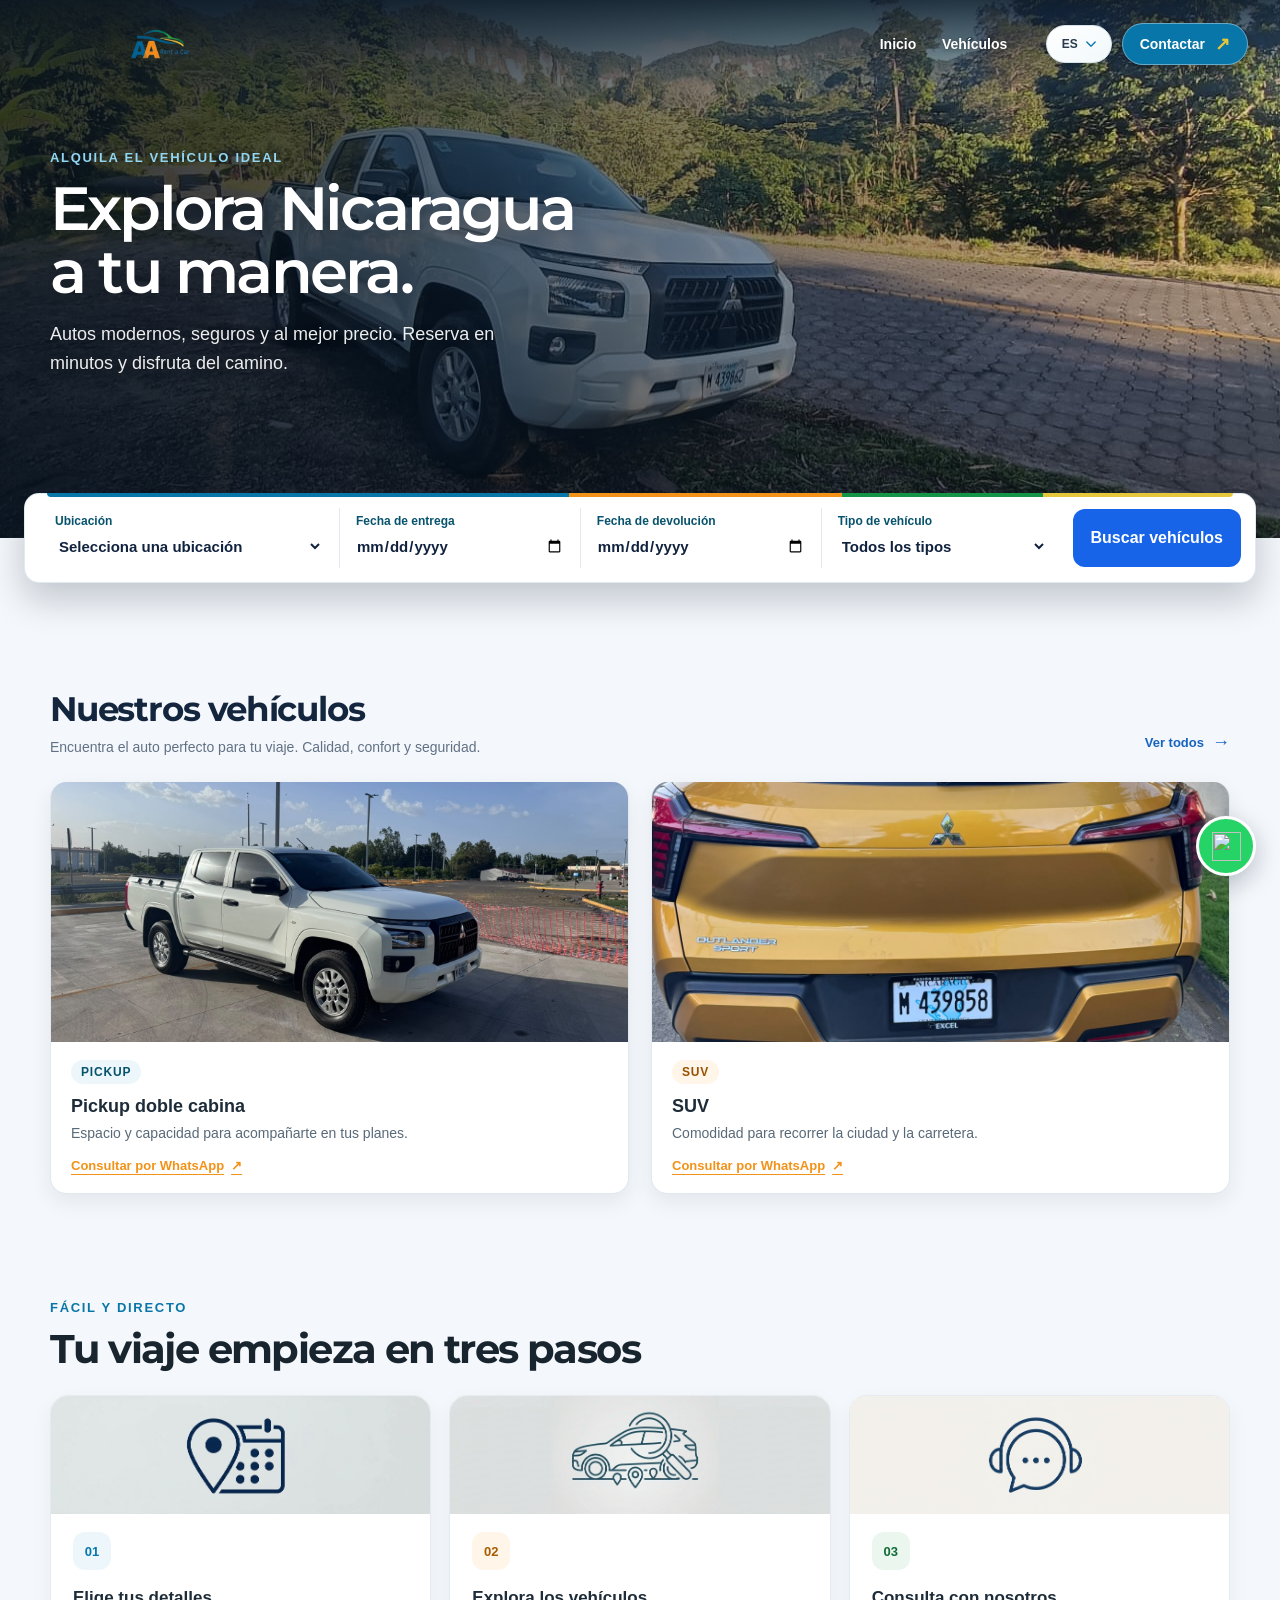
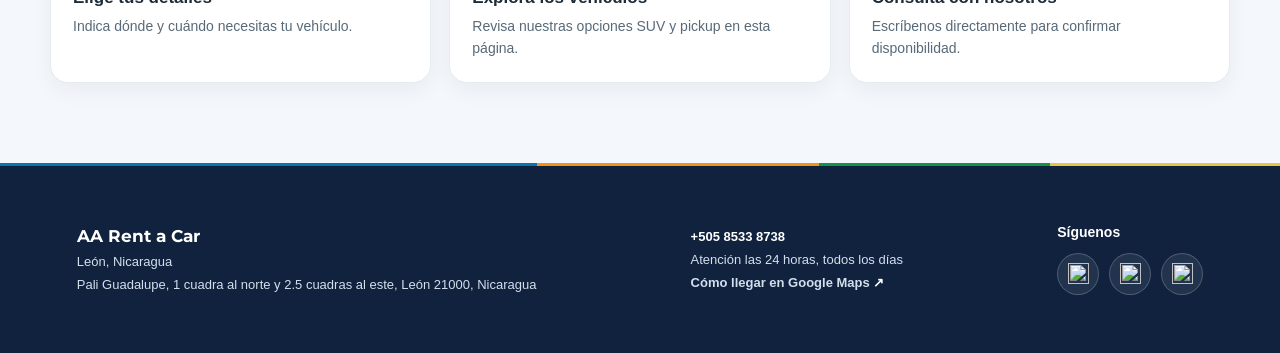
==== commit ae8acf2d: "Add files via upload" ====
--- a/index.html
+++ b/index.html
@@ -7,7 +7,7 @@
     <link rel="preconnect" href="https://fonts.googleapis.com">
     <link rel="preconnect" href="https://fonts.gstatic.com" crossorigin>
     <link href="https://fonts.googleapis.com/css2?family=Montserrat:wght@700;800&display=swap" rel="stylesheet">
-    <link rel="stylesheet" href="style.css">
+    <link rel="stylesheet" href="style.css?v=1.0.2">
     <title>AA RENT A CAR</title>
 </head>
 <body>
--- a/style.css
+++ b/style.css
@@ -1798,8 +1798,8 @@
 }
 
 .marca-principal img {
-  width: 220px;
-  height: 68px;
+  width: 260px;
+  height: 80px;
 }
 
 .navegacion-principal {
@@ -2036,6 +2036,7 @@
   .vehiculo-inicio {
     grid-template-rows: 210px auto;
   }
+
 }
 
 @media (max-width: 600px) {
@@ -2227,6 +2228,13 @@
   }
 }
 
+@media (max-width: 600px) {
+  .marca-principal img {
+    width: 140px;
+    height: 58px;
+  }
+}
+
 @media (prefers-reduced-motion: reduce) {
   .panel-inicio > .filtros,
   .enlace-ver-todos span:last-child {
